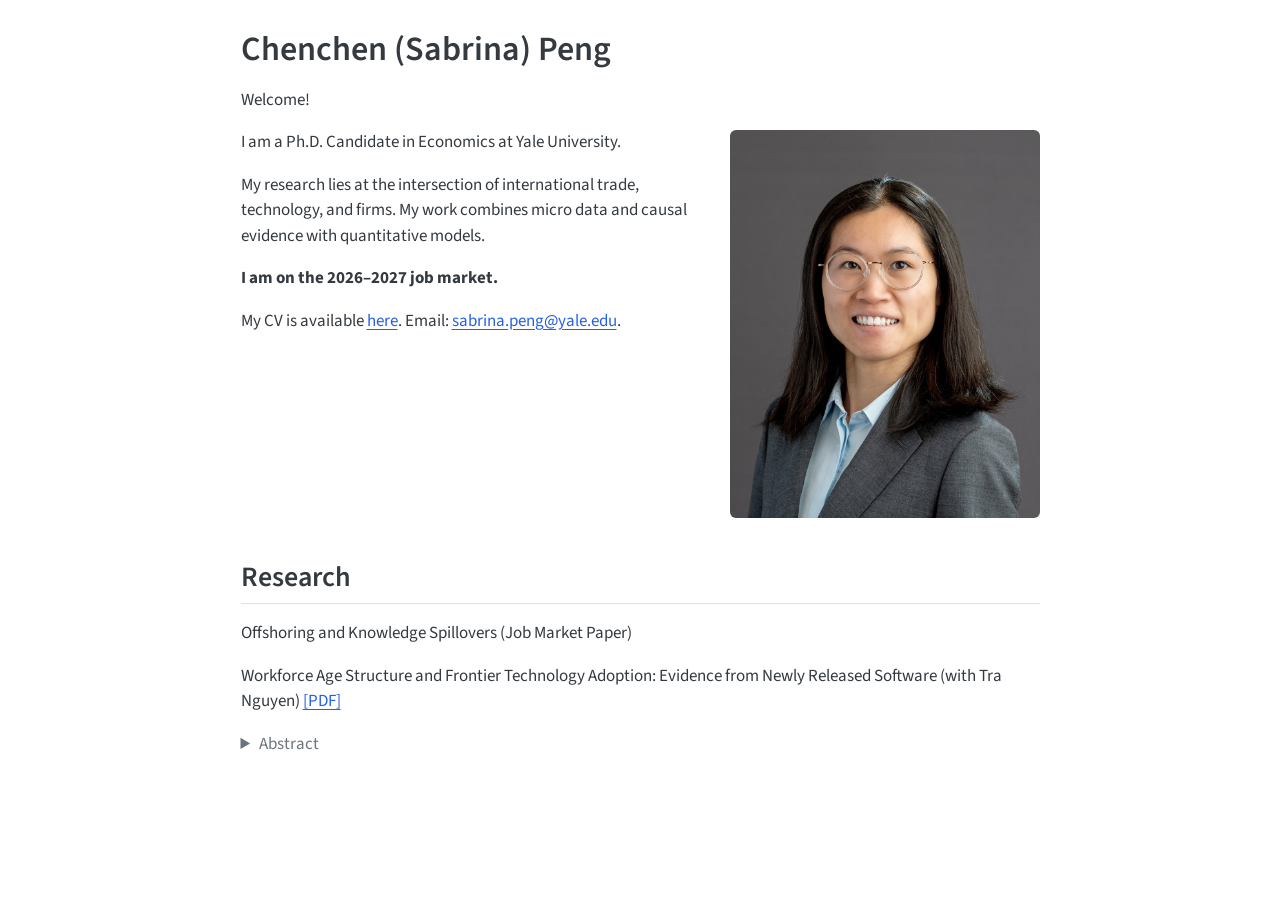
==== docs/index.html @ 9ed531fd "Refine research introduction and job market punctuation" ====
<!DOCTYPE html>
<html xmlns="http://www.w3.org/1999/xhtml" lang="en" xml:lang="en"><head>

<meta charset="utf-8">
<meta name="generator" content="quarto-1.9.38">
<meta name="google-site-verification" content="90nrQmN2CNm43EKmVQpjNhjmQzJMX3xhDnBd3igNOPQ">

<meta name="viewport" content="width=device-width, initial-scale=1.0, user-scalable=yes">


<title>Chenchen (Sabrina) Peng</title>
<meta name="description" content="Chenchen (Sabrina) Peng is a Ph.D. candidate in Economics at Yale University researching international trade, technology, and firms.">
<link rel="canonical" href="https://sabrinacpeng.github.io/">
<style>
/* Default styles provided by pandoc.
** See https://pandoc.org/MANUAL.html#variables-for-html for config info.
*/
code{white-space: pre-wrap;}
span.smallcaps{font-variant: small-caps;}
div.columns{display: flex; gap: min(4vw, 1.5em);}
div.column{flex: auto; overflow-x: auto;}
div.hanging-indent{margin-left: 1.5em; text-indent: -1.5em;}
ul.task-list{list-style: none;}
ul.task-list li input[type="checkbox"] {
  width: 0.8em;
  margin: 0 0.8em 0.2em -1em; /* quarto-specific, see https://github.com/quarto-dev/quarto-cli/issues/4556 */ 
  vertical-align: middle;
}
</style>


<script src="site_libs/quarto-nav/quarto-nav.js"></script>
<script src="site_libs/clipboard/clipboard.min.js"></script>
<script src="site_libs/quarto-search/autocomplete.umd.js"></script>
<script src="site_libs/quarto-search/fuse.min.js"></script>
<script src="site_libs/quarto-search/quarto-search.js"></script>
<meta name="quarto:offset" content="./">
<script src="site_libs/quarto-html/quarto.js" type="module"></script>
<script src="site_libs/quarto-html/tabsets/tabsets.js" type="module"></script>
<script src="site_libs/quarto-html/popper.min.js"></script>
<script src="site_libs/quarto-html/tippy.umd.min.js"></script>
<script src="site_libs/quarto-html/anchor.min.js"></script>
<link href="site_libs/quarto-html/tippy.css" rel="stylesheet">
<link href="site_libs/quarto-html/quarto-syntax-highlighting-15634bcf2e68342d4ad2dfa704d543f6.css" rel="stylesheet" id="quarto-text-highlighting-styles">
<script src="site_libs/bootstrap/bootstrap.min.js"></script>
<link href="site_libs/bootstrap/bootstrap-icons.css" rel="stylesheet">
<link href="site_libs/bootstrap/bootstrap-158031087360bce0ff56dc785ce39e06.min.css" rel="stylesheet" append-hash="true" id="quarto-bootstrap" data-mode="light">
<script id="quarto-search-options" type="application/json">{
  "location": "sidebar",
  "copy-button": false,
  "collapse-after": 3,
  "panel-placement": "start",
  "type": "textbox",
  "limit": 50,
  "keyboard-shortcut": [
    "f",
    "/",
    "s"
  ],
  "show-item-context": false,
  "language": {
    "search-no-results-text": "No results",
    "search-matching-documents-text": "matching documents",
    "search-copy-link-title": "Copy link to search",
    "search-hide-matches-text": "Hide additional matches",
    "search-more-match-text": "more match in this document",
    "search-more-matches-text": "more matches in this document",
    "search-clear-button-title": "Clear",
    "search-text-placeholder": "",
    "search-detached-cancel-button-title": "Cancel",
    "search-submit-button-title": "Submit",
    "search-label": "Search"
  }
}</script>


<link rel="stylesheet" href="styles.css?v=65f308e">
</head>

<body class="fullcontent quarto-light">

<div id="quarto-search-results"></div>
<!-- content -->
<div id="quarto-content" class="quarto-container page-columns page-rows-contents page-layout-article">
<!-- sidebar -->
<!-- margin-sidebar -->
    
<!-- main -->
<main class="content" id="quarto-document-content">

<header id="title-block-header" class="quarto-title-block default">
<div class="quarto-title">
<h1 class="title">Chenchen (Sabrina) Peng</h1>
</div>



<div class="quarto-title-meta">

    
  
    
  </div>
  


</header>


<p>Welcome!</p>
<div class="homepage-intro">
<div class="homepage-copy">
<p>I am a Ph.D.&nbsp;Candidate in Economics at Yale University.</p>
<p>My research lies at the intersection of international trade, technology, and firms. My work combines micro data and causal evidence with quantitative models.</p>
<p><strong>I am on the 2026–2027 job market.</strong></p>
<p>My CV is available <a href="cv.pdf">here</a>. Email: <a href="mailto:sabrina.peng@yale.edu">sabrina.peng@yale.edu</a>.</p>
</div>
<div class="homepage-photo">
<p><img src="images/profile.jpg" class="profile-photo" width="310" style="width: 310px; max-width: 100%;" alt="Chenchen (Sabrina) Peng"></p>
</div>
</div>
<section id="research" class="level2">
<h2 class="anchored" data-anchor-id="research">Research</h2>
<p>Offshoring and Knowledge Spillovers (Job Market Paper)</p>
<p>Workforce Age Structure and Frontier Technology Adoption: Evidence from Newly Released Software (with Tra Nguyen) <a href="https://tranguyenecon.com/assets/Nguyen_Peng_Workforce_Age_Technology_Adoption.pdf">[PDF]</a></p>
<details>
<summary>Abstract</summary>
<p>This paper provides causal evidence that aging slows technology adoption and sheds light on why. Using Lightcast job postings, we track local adoption of 15 software technologies following their releases, instrumenting local age composition with a Bartik-style measure based on historical age structure and national survival rates. Employers in older labor markets post increasingly fewer vacancies requiring the newest software: at year 4, a one-standard-deviation increase in the older-worker share reduces new-technology postings by about 15% of pre-release legacy postings share. The gap is also larger for more difficult technologies, which we measure using new LLM-based difficulty indices. We then develop a model to separate three potential channels through which aging affects technology adoption: shorter work horizon, legacy technology experience loss, and reduced learning efficiency. Removing experience loss reduces the age adoption gap by about 88%, more than removing differences in horizons or learning efficiency. The model also shows that policies affecting workforce age structure have different implications for adoption. Relative to replacement-level fertility with retirement at 70, and assuming zero net migration, a total fertility rate of 1.6 lowers aggregate adoption by 7.5%, whereas raising the retirement age to 75 has almost no effect.</p>
</details>


</section>

</main> <!-- /main -->
<script id="quarto-html-after-body" type="application/javascript">
  window.document.addEventListener("DOMContentLoaded", function (event) {
    const icon = "";
    const anchorJS = new window.AnchorJS();
    anchorJS.options = {
      placement: 'right',
      icon: icon
    };
    anchorJS.add('.anchored');
    const isCodeAnnotation = (el) => {
      for (const clz of el.classList) {
        if (clz.startsWith('code-annotation-')) {                     
          return true;
        }
      }
      return false;
    }
    const onCopySuccess = function(e) {
      // button target
      const button = e.trigger;
      // don't keep focus
      button.blur();
      // flash "checked"
      button.classList.add('code-copy-button-checked');
      var currentTitle = button.getAttribute("title");
      button.setAttribute("title", "Copied!");
      let tooltip;
      if (window.bootstrap) {
        button.setAttribute("data-bs-toggle", "tooltip");
        button.setAttribute("data-bs-placement", "left");
        button.setAttribute("data-bs-title", "Copied!");
        tooltip = new bootstrap.Tooltip(button, 
          { trigger: "manual", 
            customClass: "code-copy-button-tooltip",
            offset: [0, -8]});
        tooltip.show();    
      }
      setTimeout(function() {
        if (tooltip) {
          tooltip.hide();
          button.removeAttribute("data-bs-title");
          button.removeAttribute("data-bs-toggle");
          button.removeAttribute("data-bs-placement");
        }
        button.setAttribute("title", currentTitle);
        button.classList.remove('code-copy-button-checked');
      }, 1000);
      // clear code selection
      e.clearSelection();
    }
    const getTextToCopy = function(trigger) {
      const outerScaffold = trigger.parentElement.cloneNode(true);
      const codeEl = outerScaffold.querySelector('code');
      for (const childEl of codeEl.children) {
        if (isCodeAnnotation(childEl)) {
          childEl.remove();
        }
      }
      return codeEl.innerText;
    }
    const clipboard = new window.ClipboardJS('.code-copy-button:not([data-in-quarto-modal])', {
      text: getTextToCopy
    });
    clipboard.on('success', onCopySuccess);
    if (window.document.getElementById('quarto-embedded-source-code-modal')) {
      const clipboardModal = new window.ClipboardJS('.code-copy-button[data-in-quarto-modal]', {
        text: getTextToCopy,
        container: window.document.getElementById('quarto-embedded-source-code-modal')
      });
      clipboardModal.on('success', onCopySuccess);
    }
      var localhostRegex = new RegExp(/^(?:http|https):\/\/localhost\:?[0-9]*\//);
      var mailtoRegex = new RegExp(/^mailto:/);
        var filterRegex = new RegExp('/' + window.location.host + '/');
      var isInternal = (href) => {
          return filterRegex.test(href) || localhostRegex.test(href) || mailtoRegex.test(href);
      }
      // Inspect non-navigation links and adorn them if external
     var links = window.document.querySelectorAll('a[href]:not(.nav-link):not(.navbar-brand):not(.toc-action):not(.sidebar-link):not(.sidebar-item-toggle):not(.pagination-link):not(.no-external):not([aria-hidden]):not(.dropdown-item):not(.quarto-navigation-tool):not(.about-link)');
      for (var i=0; i<links.length; i++) {
        const link = links[i];
        if (!isInternal(link.href)) {
          // undo the damage that might have been done by quarto-nav.js in the case of
          // links that we want to consider external
          if (link.dataset.originalHref !== undefined) {
            link.href = link.dataset.originalHref;
          }
        }
      }
    function tippyHover(el, contentFn, onTriggerFn, onUntriggerFn) {
      const config = {
        allowHTML: true,
        maxWidth: 500,
        delay: 100,
        arrow: false,
        appendTo: function(el) {
            return el.parentElement;
        },
        interactive: true,
        interactiveBorder: 10,
        theme: 'quarto',
        placement: 'bottom-start',
      };
      if (contentFn) {
        config.content = contentFn;
      }
      if (onTriggerFn) {
        config.onTrigger = onTriggerFn;
      }
      if (onUntriggerFn) {
        config.onUntrigger = onUntriggerFn;
      }
      window.tippy(el, config); 
    }
    const noterefs = window.document.querySelectorAll('a[role="doc-noteref"]');
    for (var i=0; i<noterefs.length; i++) {
      const ref = noterefs[i];
      tippyHover(ref, function() {
        // use id or data attribute instead here
        let href = ref.getAttribute('data-footnote-href') || ref.getAttribute('href');
        try { href = new URL(href).hash; } catch {}
        const id = href.replace(/^#\/?/, "");
        const note = window.document.getElementById(id);
        if (note) {
          return note.innerHTML;
        } else {
          return "";
        }
      });
    }
    const xrefs = window.document.querySelectorAll('a.quarto-xref');
    const processXRef = (id, note) => {
      // Strip column container classes
      const stripColumnClz = (el) => {
        el.classList.remove("page-full", "page-columns");
        if (el.children) {
          for (const child of el.children) {
            stripColumnClz(child);
          }
        }
      }
      stripColumnClz(note)
      if (id === null || id.startsWith('sec-')) {
        // Special case sections, only their first couple elements
        const container = document.createElement("div");
        if (note.children && note.children.length > 2) {
          container.appendChild(note.children[0].cloneNode(true));
          for (let i = 1; i < note.children.length; i++) {
            const child = note.children[i];
            if (child.tagName === "P" && child.innerText === "") {
              continue;
            } else {
              container.appendChild(child.cloneNode(true));
              break;
            }
          }
          if (window.Quarto?.typesetMath) {
            window.Quarto.typesetMath(container);
          }
          return container.innerHTML
        } else {
          if (window.Quarto?.typesetMath) {
            window.Quarto.typesetMath(note);
          }
          return note.innerHTML;
        }
      } else {
        // Remove any anchor links if they are present
        const anchorLink = note.querySelector('a.anchorjs-link');
        if (anchorLink) {
          anchorLink.remove();
        }
        if (window.Quarto?.typesetMath) {
          window.Quarto.typesetMath(note);
        }
        if (note.classList.contains("callout")) {
          return note.outerHTML;
        } else {
          return note.innerHTML;
        }
      }
    }
    for (var i=0; i<xrefs.length; i++) {
      const xref = xrefs[i];
      tippyHover(xref, undefined, function(instance) {
        instance.disable();
        let url = xref.getAttribute('href');
        let hash = undefined; 
        if (url.startsWith('#')) {
          hash = url;
        } else {
          try { hash = new URL(url).hash; } catch {}
        }
        if (hash) {
          const id = hash.replace(/^#\/?/, "");
          const note = window.document.getElementById(id);
          if (note !== null) {
            try {
              const html = processXRef(id, note.cloneNode(true));
              instance.setContent(html);
            } finally {
              instance.enable();
              instance.show();
            }
          } else {
            // See if we can fetch this
            fetch(url.split('#')[0])
            .then(res => res.text())
            .then(html => {
              const parser = new DOMParser();
              const htmlDoc = parser.parseFromString(html, "text/html");
              const note = htmlDoc.getElementById(id);
              if (note !== null) {
                const html = processXRef(id, note);
                instance.setContent(html);
              } 
            }).finally(() => {
              instance.enable();
              instance.show();
            });
          }
        } else {
          // See if we can fetch a full url (with no hash to target)
          // This is a special case and we should probably do some content thinning / targeting
          fetch(url)
          .then(res => res.text())
          .then(html => {
            const parser = new DOMParser();
            const htmlDoc = parser.parseFromString(html, "text/html");
            const note = htmlDoc.querySelector('main.content');
            if (note !== null) {
              // This should only happen for chapter cross references
              // (since there is no id in the URL)
              // remove the first header
              if (note.children.length > 0 && note.children[0].tagName === "HEADER") {
                note.children[0].remove();
              }
              const html = processXRef(null, note);
              instance.setContent(html);
            } 
          }).finally(() => {
            instance.enable();
            instance.show();
          });
        }
      }, function(instance) {
      });
    }
        let selectedAnnoteEl;
        const selectorForAnnotation = ( cell, annotation) => {
          let cellAttr = 'data-code-cell="' + cell + '"';
          let lineAttr = 'data-code-annotation="' +  annotation + '"';
          const selector = 'span[' + cellAttr + '][' + lineAttr + ']';
          return selector;
        }
        const selectCodeLines = (annoteEl) => {
          const doc = window.document;
          const targetCell = annoteEl.getAttribute("data-target-cell");
          const targetAnnotation = annoteEl.getAttribute("data-target-annotation");
          const annoteSpan = window.document.querySelector(selectorForAnnotation(targetCell, targetAnnotation));
          const lines = annoteSpan.getAttribute("data-code-lines").split(",");
          const lineIds = lines.map((line) => {
            return targetCell + "-" + line;
          })
          let top = null;
          let height = null;
          let parent = null;
          if (lineIds.length > 0) {
              //compute the position of the single el (top and bottom and make a div)
              const el = window.document.getElementById(lineIds[0]);
              top = el.offsetTop;
              height = el.offsetHeight;
              parent = el.parentElement.parentElement;
            if (lineIds.length > 1) {
              const lastEl = window.document.getElementById(lineIds[lineIds.length - 1]);
              const bottom = lastEl.offsetTop + lastEl.offsetHeight;
              height = bottom - top;
            }
            if (top !== null && height !== null && parent !== null) {
              // cook up a div (if necessary) and position it 
              let div = window.document.getElementById("code-annotation-line-highlight");
              if (div === null) {
                div = window.document.createElement("div");
                div.setAttribute("id", "code-annotation-line-highlight");
                div.style.position = 'absolute';
                parent.appendChild(div);
              }
              div.style.top = top - 2 + "px";
              div.style.height = height + 4 + "px";
              div.style.left = 0;
              let gutterDiv = window.document.getElementById("code-annotation-line-highlight-gutter");
              if (gutterDiv === null) {
                gutterDiv = window.document.createElement("div");
                gutterDiv.setAttribute("id", "code-annotation-line-highlight-gutter");
                gutterDiv.style.position = 'absolute';
                const codeCell = window.document.getElementById(targetCell);
                const gutter = codeCell.querySelector('.code-annotation-gutter');
                gutter.appendChild(gutterDiv);
              }
              gutterDiv.style.top = top - 2 + "px";
              gutterDiv.style.height = height + 4 + "px";
            }
            selectedAnnoteEl = annoteEl;
          }
        };
        const unselectCodeLines = () => {
          const elementsIds = ["code-annotation-line-highlight", "code-annotation-line-highlight-gutter"];
          elementsIds.forEach((elId) => {
            const div = window.document.getElementById(elId);
            if (div) {
              div.remove();
            }
          });
          selectedAnnoteEl = undefined;
        };
          // Handle positioning of the toggle
      window.addEventListener(
        "resize",
        throttle(() => {
          elRect = undefined;
          if (selectedAnnoteEl) {
            selectCodeLines(selectedAnnoteEl);
          }
        }, 10)
      );
      function throttle(fn, ms) {
      let throttle = false;
      let timer;
        return (...args) => {
          if(!throttle) { // first call gets through
              fn.apply(this, args);
              throttle = true;
          } else { // all the others get throttled
              if(timer) clearTimeout(timer); // cancel #2
              timer = setTimeout(() => {
                fn.apply(this, args);
                timer = throttle = false;
              }, ms);
          }
        };
      }
        // Attach click handler to the DT
        const annoteDls = window.document.querySelectorAll('dt[data-target-cell]');
        for (const annoteDlNode of annoteDls) {
          annoteDlNode.addEventListener('click', (event) => {
            const clickedEl = event.target;
            if (clickedEl !== selectedAnnoteEl) {
              unselectCodeLines();
              const activeEl = window.document.querySelector('dt[data-target-cell].code-annotation-active');
              if (activeEl) {
                activeEl.classList.remove('code-annotation-active');
              }
              selectCodeLines(clickedEl);
              clickedEl.classList.add('code-annotation-active');
            } else {
              // Unselect the line
              unselectCodeLines();
              clickedEl.classList.remove('code-annotation-active');
            }
          });
        }
    const findCites = (el) => {
      const parentEl = el.parentElement;
      if (parentEl) {
        const cites = parentEl.dataset.cites;
        if (cites) {
          return {
            el,
            cites: cites.split(' ')
          };
        } else {
          return findCites(el.parentElement)
        }
      } else {
        return undefined;
      }
    };
    var bibliorefs = window.document.querySelectorAll('a[role="doc-biblioref"]');
    for (var i=0; i<bibliorefs.length; i++) {
      const ref = bibliorefs[i];
      const citeInfo = findCites(ref);
      if (citeInfo) {
        tippyHover(citeInfo.el, function() {
          var popup = window.document.createElement('div');
          citeInfo.cites.forEach(function(cite) {
            var citeDiv = window.document.createElement('div');
            citeDiv.classList.add('hanging-indent');
            citeDiv.classList.add('csl-entry');
            var biblioDiv = window.document.getElementById('ref-' + cite);
            if (biblioDiv) {
              citeDiv.innerHTML = biblioDiv.innerHTML;
            }
            popup.appendChild(citeDiv);
          });
          return popup.innerHTML;
        });
      }
    }
  });
  </script>
</div> <!-- /content -->




</body></html>
---- docs/site_libs/quarto-html/tippy.css ----
.tippy-box[data-animation=fade][data-state=hidden]{opacity:0}[data-tippy-root]{max-width:calc(100vw - 10px)}.tippy-box{position:relative;background-color:#333;color:#fff;border-radius:4px;font-size:14px;line-height:1.4;white-space:normal;outline:0;transition-property:transform,visibility,opacity}.tippy-box[data-placement^=top]>.tippy-arrow{bottom:0}.tippy-box[data-placement^=top]>.tippy-arrow:before{bottom:-7px;left:0;border-width:8px 8px 0;border-top-color:initial;transform-origin:center top}.tippy-box[data-placement^=bottom]>.tippy-arrow{top:0}.tippy-box[data-placement^=bottom]>.tippy-arrow:before{top:-7px;left:0;border-width:0 8px 8px;border-bottom-color:initial;transform-origin:center bottom}.tippy-box[data-placement^=left]>.tippy-arrow{right:0}.tippy-box[data-placement^=left]>.tippy-arrow:before{border-width:8px 0 8px 8px;border-left-color:initial;right:-7px;transform-origin:center left}.tippy-box[data-placement^=right]>.tippy-arrow{left:0}.tippy-box[data-placement^=right]>.tippy-arrow:before{left:-7px;border-width:8px 8px 8px 0;border-right-color:initial;transform-origin:center right}.tippy-box[data-inertia][data-state=visible]{transition-timing-function:cubic-bezier(.54,1.5,.38,1.11)}.tippy-arrow{width:16px;height:16px;color:#333}.tippy-arrow:before{content:"";position:absolute;border-color:transparent;border-style:solid}.tippy-content{position:relative;padding:5px 9px;z-index:1}
---- docs/site_libs/quarto-html/quarto-syntax-highlighting-15634bcf2e68342d4ad2dfa704d543f6.css ----
/* quarto syntax highlight colors */
:root {
  --quarto-hl-ot-color: #003B4F;
  --quarto-hl-at-color: #657422;
  --quarto-hl-ss-color: #20794D;
  --quarto-hl-an-color: #5E5E5E;
  --quarto-hl-fu-color: #4758AB;
  --quarto-hl-st-color: #20794D;
  --quarto-hl-cf-color: #003B4F;
  --quarto-hl-op-color: #5E5E5E;
  --quarto-hl-er-color: #AD0000;
  --quarto-hl-bn-color: #AD0000;
  --quarto-hl-al-color: #AD0000;
  --quarto-hl-va-color: #111111;
  --quarto-hl-bu-color: inherit;
  --quarto-hl-ex-color: inherit;
  --quarto-hl-pp-color: #AD0000;
  --quarto-hl-in-color: #5E5E5E;
  --quarto-hl-vs-color: #20794D;
  --quarto-hl-wa-color: #5E5E5E;
  --quarto-hl-do-color: #5E5E5E;
  --quarto-hl-im-color: #00769E;
  --quarto-hl-ch-color: #20794D;
  --quarto-hl-dt-color: #AD0000;
  --quarto-hl-fl-color: #AD0000;
  --quarto-hl-co-color: #5E5E5E;
  --quarto-hl-cv-color: #5E5E5E;
  --quarto-hl-cn-color: #8f5902;
  --quarto-hl-sc-color: #5E5E5E;
  --quarto-hl-dv-color: #AD0000;
  --quarto-hl-kw-color: #003B4F;
}

/* other quarto variables */
:root {
  --quarto-font-monospace: SFMono-Regular, Menlo, Monaco, Consolas, "Liberation Mono", "Courier New", monospace;
}

/* syntax highlight based on Pandoc's rules */
pre > code.sourceCode > span {
  color: #003B4F;
}

code.sourceCode > span {
  color: #003B4F;
}

div.sourceCode,
div.sourceCode pre.sourceCode {
  color: #003B4F;
}

/* Normal */
code span {
  color: #003B4F;
}

/* Alert */
code span.al {
  color: #AD0000;
  font-style: inherit;
}

/* Annotation */
code span.an {
  color: #5E5E5E;
  font-style: inherit;
}

/* Attribute */
code span.at {
  color: #657422;
  font-style: inherit;
}

/* BaseN */
code span.bn {
  color: #AD0000;
  font-style: inherit;
}

/* BuiltIn */
code span.bu {
  font-style: inherit;
}

/* ControlFlow */
code span.cf {
  color: #003B4F;
  font-weight: bold;
  font-style: inherit;
}

/* Char */
code span.ch {
  color: #20794D;
  font-style: inherit;
}

/* Constant */
code span.cn {
  color: #8f5902;
  font-style: inherit;
}

/* Comment */
code span.co {
  color: #5E5E5E;
  font-style: inherit;
}

/* CommentVar */
code span.cv {
  color: #5E5E5E;
  font-style: italic;
}

/* Documentation */
code span.do {
  color: #5E5E5E;
  font-style: italic;
}

/* DataType */
code span.dt {
  color: #AD0000;
  font-style: inherit;
}

/* DecVal */
code span.dv {
  color: #AD0000;
  font-style: inherit;
}

/* Error */
code span.er {
  color: #AD0000;
  font-style: inherit;
}

/* Extension */
code span.ex {
  font-style: inherit;
}

/* Float */
code span.fl {
  color: #AD0000;
  font-style: inherit;
}

/* Function */
code span.fu {
  color: #4758AB;
  font-style: inherit;
}

/* Import */
code span.im {
  color: #00769E;
  font-style: inherit;
}

/* Information */
code span.in {
  color: #5E5E5E;
  font-style: inherit;
}

/* Keyword */
code span.kw {
  color: #003B4F;
  font-weight: bold;
  font-style: inherit;
}

/* Operator */
code span.op {
  color: #5E5E5E;
  font-style: inherit;
}

/* Other */
code span.ot {
  color: #003B4F;
  font-style: inherit;
}

/* Preprocessor */
code span.pp {
  color: #AD0000;
  font-style: inherit;
}

/* SpecialChar */
code span.sc {
  color: #5E5E5E;
  font-style: inherit;
}

/* SpecialString */
code span.ss {
  color: #20794D;
  font-style: inherit;
}

/* String */
code span.st {
  color: #20794D;
  font-style: inherit;
}

/* Variable */
code span.va {
  color: #111111;
  font-style: inherit;
}

/* VerbatimString */
code span.vs {
  color: #20794D;
  font-style: inherit;
}

/* Warning */
code span.wa {
  color: #5E5E5E;
  font-style: italic;
}

.prevent-inlining {
  content: "</";
}

/*# sourceMappingURL=f23921c56f73e400b49028c9186a1aa0.css.map */
---- docs/styles.css ----
/* css styles */

main.content {
  max-width: 880px;
}

.quarto-title-block {
  margin-bottom: 0.5rem;
}

.homepage-intro {
  display: grid;
  grid-template-columns: minmax(0, 1fr) 310px;
  gap: 1.5rem;
  align-items: start;
  margin-top: 0.5rem;
  margin-bottom: 1.5rem;
}

.homepage-copy > :first-child {
  margin-top: 0;
}

.homepage-photo {
  justify-self: end;
}

.profile-photo {
  display: block;
  width: 310px;
  max-width: 100%;
  aspect-ratio: 4 / 5;
  object-fit: cover;
  border-radius: 6px;
}

@media (max-width: 700px) {
  .homepage-intro {
    grid-template-columns: 1fr;
  }

  .homepage-photo {
    justify-self: start;
  }
}
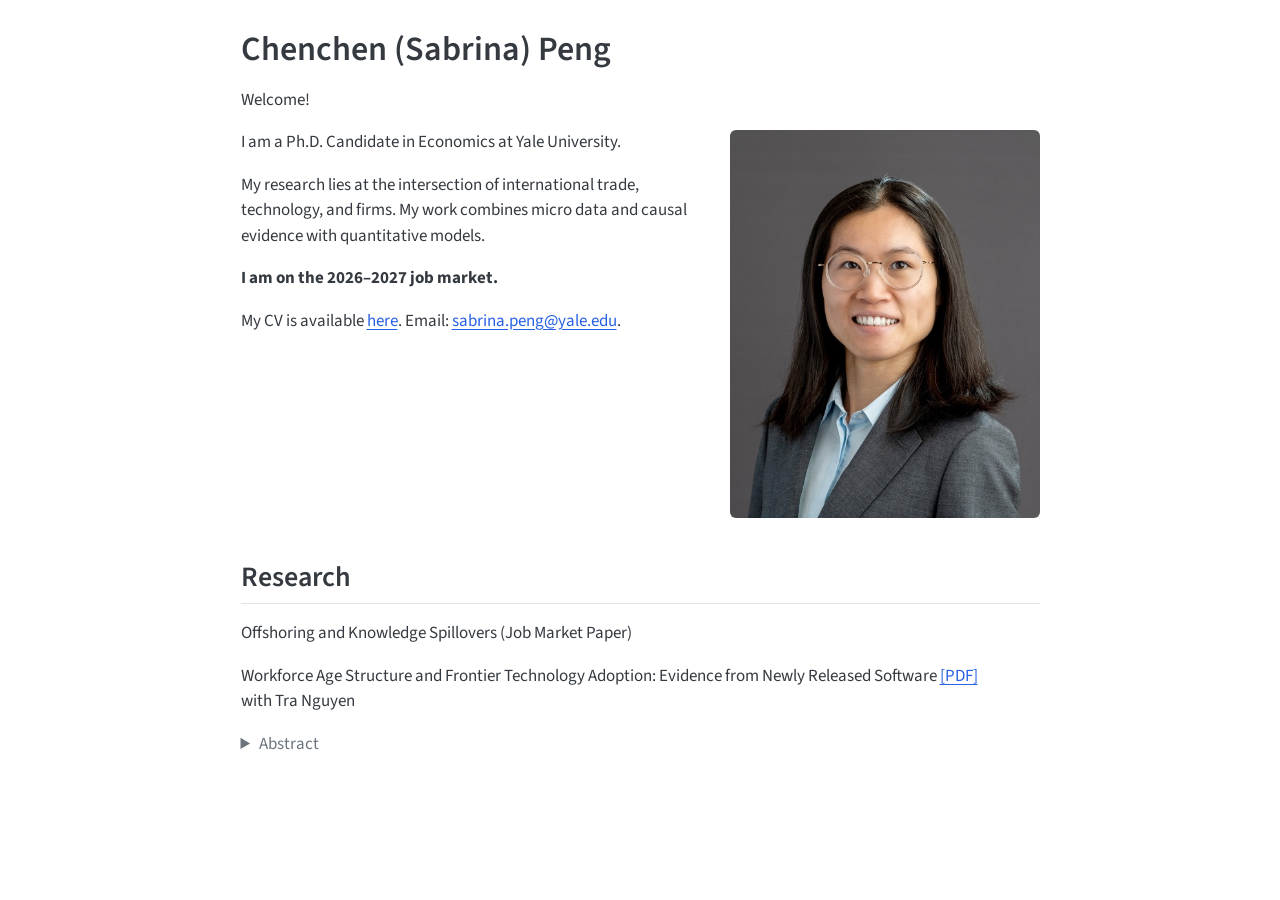
==== commit c7ad00b8: "Move joint paper coauthor to a separate line" ====
--- a/docs/index.html
+++ b/docs/index.html
@@ -122,7 +122,8 @@
 <section id="research" class="level2">
 <h2 class="anchored" data-anchor-id="research">Research</h2>
 <p>Offshoring and Knowledge Spillovers (Job Market Paper)</p>
-<p>Workforce Age Structure and Frontier Technology Adoption: Evidence from Newly Released Software (with Tra Nguyen) <a href="https://tranguyenecon.com/assets/Nguyen_Peng_Workforce_Age_Technology_Adoption.pdf">[PDF]</a></p>
+<p>Workforce Age Structure and Frontier Technology Adoption: Evidence from Newly Released Software <a href="https://tranguyenecon.com/assets/Nguyen_Peng_Workforce_Age_Technology_Adoption.pdf">[PDF]</a><br>
+with Tra Nguyen</p>
 <details>
 <summary>Abstract</summary>
 <p>This paper provides causal evidence that aging slows technology adoption and sheds light on why. Using Lightcast job postings, we track local adoption of 15 software technologies following their releases, instrumenting local age composition with a Bartik-style measure based on historical age structure and national survival rates. Employers in older labor markets post increasingly fewer vacancies requiring the newest software: at year 4, a one-standard-deviation increase in the older-worker share reduces new-technology postings by about 15% of pre-release legacy postings share. The gap is also larger for more difficult technologies, which we measure using new LLM-based difficulty indices. We then develop a model to separate three potential channels through which aging affects technology adoption: shorter work horizon, legacy technology experience loss, and reduced learning efficiency. Removing experience loss reduces the age adoption gap by about 88%, more than removing differences in horizons or learning efficiency. The model also shows that policies affecting workforce age structure have different implications for adoption. Relative to replacement-level fertility with retirement at 70, and assuming zero net migration, a total fertility rate of 1.6 lowers aggregate adoption by 7.5%, whereas raising the retirement age to 75 has almost no effect.</p>
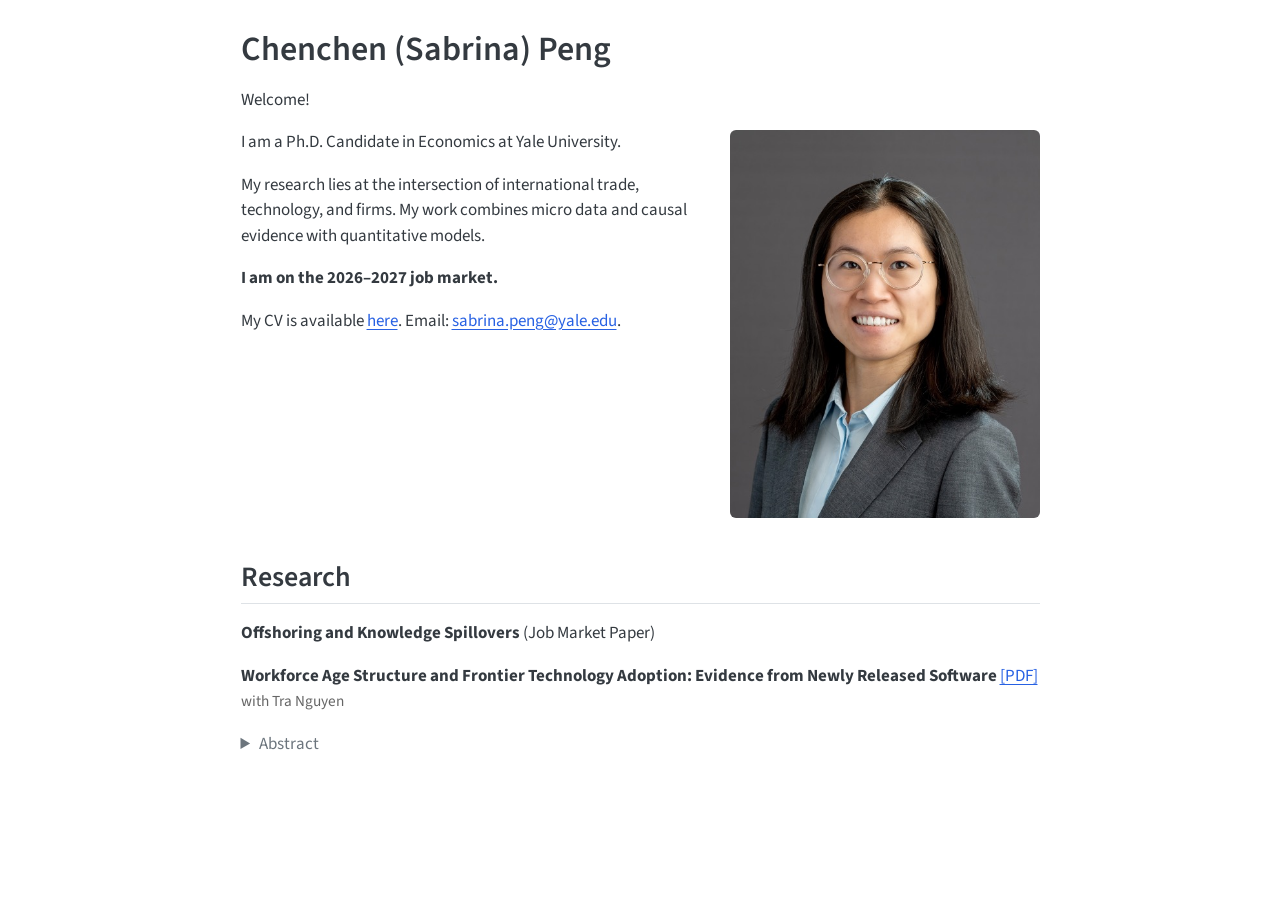
==== commit 81cb1c69: "Emphasize paper titles and soften coauthor styling" ====
--- a/docs/index.html
+++ b/docs/index.html
@@ -121,9 +121,9 @@
 </div>
 <section id="research" class="level2">
 <h2 class="anchored" data-anchor-id="research">Research</h2>
-<p>Offshoring and Knowledge Spillovers (Job Market Paper)</p>
-<p>Workforce Age Structure and Frontier Technology Adoption: Evidence from Newly Released Software <a href="https://tranguyenecon.com/assets/Nguyen_Peng_Workforce_Age_Technology_Adoption.pdf">[PDF]</a><br>
-with Tra Nguyen</p>
+<p><strong>Offshoring and Knowledge Spillovers</strong> (Job Market Paper)</p>
+<p><strong>Workforce Age Structure and Frontier Technology Adoption: Evidence from Newly Released Software</strong> <a href="https://tranguyenecon.com/assets/Nguyen_Peng_Workforce_Age_Technology_Adoption.pdf">[PDF]</a><br>
+<span class="paper-coauthors">with Tra Nguyen</span></p>
 <details>
 <summary>Abstract</summary>
 <p>This paper provides causal evidence that aging slows technology adoption and sheds light on why. Using Lightcast job postings, we track local adoption of 15 software technologies following their releases, instrumenting local age composition with a Bartik-style measure based on historical age structure and national survival rates. Employers in older labor markets post increasingly fewer vacancies requiring the newest software: at year 4, a one-standard-deviation increase in the older-worker share reduces new-technology postings by about 15% of pre-release legacy postings share. The gap is also larger for more difficult technologies, which we measure using new LLM-based difficulty indices. We then develop a model to separate three potential channels through which aging affects technology adoption: shorter work horizon, legacy technology experience loss, and reduced learning efficiency. Removing experience loss reduces the age adoption gap by about 88%, more than removing differences in horizons or learning efficiency. The model also shows that policies affecting workforce age structure have different implications for adoption. Relative to replacement-level fertility with retirement at 70, and assuming zero net migration, a total fertility rate of 1.6 lowers aggregate adoption by 7.5%, whereas raising the retirement age to 75 has almost no effect.</p>
--- a/docs/styles.css
+++ b/docs/styles.css
@@ -43,3 +43,9 @@
     justify-self: start;
   }
 }
+
+.paper-coauthors {
+  font-size: 0.9em;
+  font-weight: 400;
+  color: #666;
+}
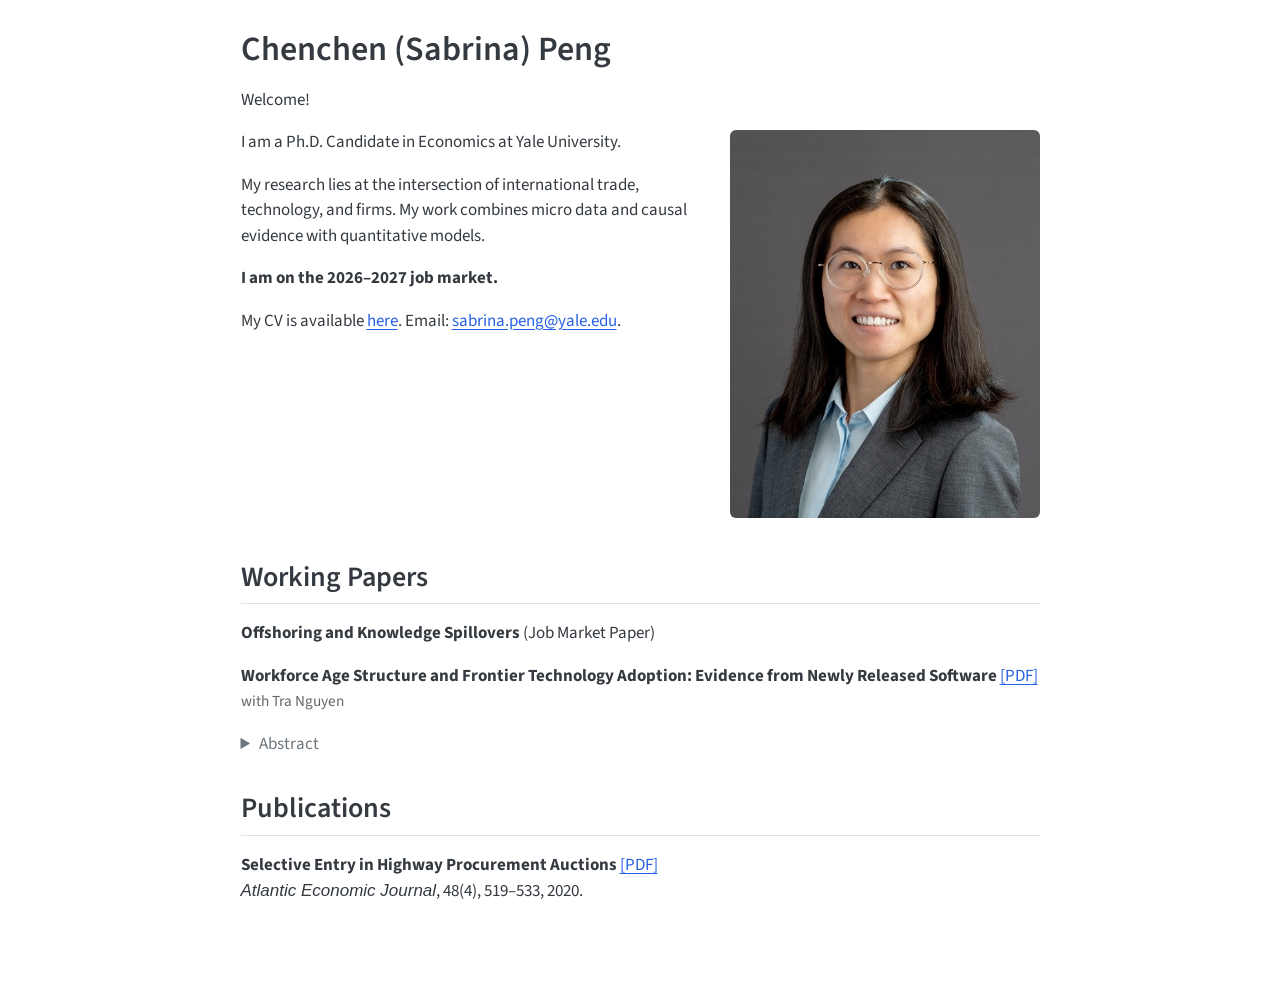
==== commit c68a8440: "Separate working papers and publications" ====
--- a/docs/index.html
+++ b/docs/index.html
@@ -120,7 +120,7 @@
 </div>
 </div>
 <section id="research" class="level2">
-<h2 class="anchored" data-anchor-id="research">Research</h2>
+<h2 class="anchored" data-anchor-id="research">Working Papers</h2>
 <p><strong>Offshoring and Knowledge Spillovers</strong> (Job Market Paper)</p>
 <p><strong>Workforce Age Structure and Frontier Technology Adoption: Evidence from Newly Released Software</strong> <a href="https://tranguyenecon.com/assets/Nguyen_Peng_Workforce_Age_Technology_Adoption.pdf">[PDF]</a><br>
 <span class="paper-coauthors">with Tra Nguyen</span></p>
@@ -130,6 +130,11 @@
 </details>
 
 
+</section>
+<section id="publications" class="level2">
+<h2 class="anchored" data-anchor-id="publications">Publications</h2>
+<p><strong>Selective Entry in Highway Procurement Auctions</strong> <a href="https://economics.virginia.edu/sites/economics.as.virginia.edu/files/inline-files/Peng-2020-Atlantic_Economic_Journal.pdf">[PDF]</a><br>
+<em>Atlantic Economic Journal</em>, 48(4), 519–533, 2020.</p>
 </section>
 
 </main> <!-- /main -->
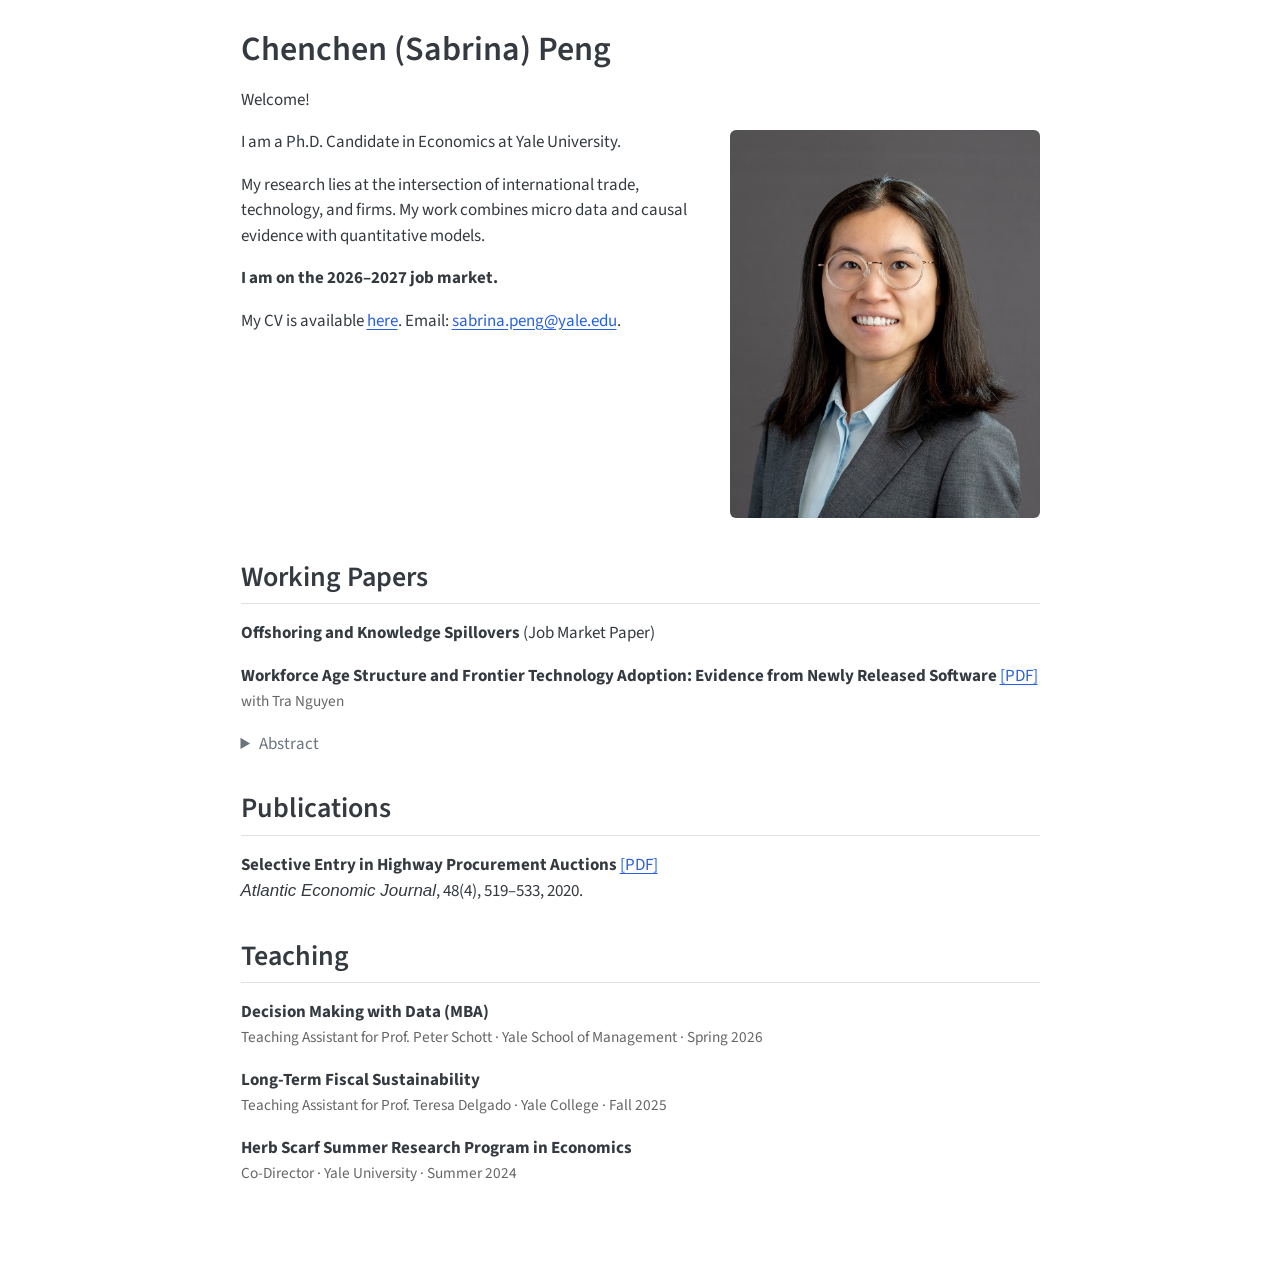
==== commit 8add2c91: "Add teaching experience to homepage" ====
--- a/docs/index.html
+++ b/docs/index.html
@@ -137,6 +137,16 @@
 <em>Atlantic Economic Journal</em>, 48(4), 519–533, 2020.</p>
 </section>
 
+<section id="teaching" class="level2">
+<h2 class="anchored" data-anchor-id="teaching">Teaching</h2>
+<p><strong>Decision Making with Data (MBA)</strong><br>
+<span class="teaching-details">Teaching Assistant for Prof. Peter Schott · Yale School of Management · Spring 2026</span></p>
+<p><strong>Long-Term Fiscal Sustainability</strong><br>
+<span class="teaching-details">Teaching Assistant for Prof. Teresa Delgado · Yale College · Fall 2025</span></p>
+<p><strong>Herb Scarf Summer Research Program in Economics</strong><br>
+<span class="teaching-details">Co-Director · Yale University · Summer 2024</span></p>
+</section>
+
 </main> <!-- /main -->
 <script id="quarto-html-after-body" type="application/javascript">
   window.document.addEventListener("DOMContentLoaded", function (event) {
--- a/docs/styles.css
+++ b/docs/styles.css
@@ -44,7 +44,8 @@
   }
 }
 
-.paper-coauthors {
+.paper-coauthors,
+.teaching-details {
   font-size: 0.9em;
   font-weight: 400;
   color: #666;
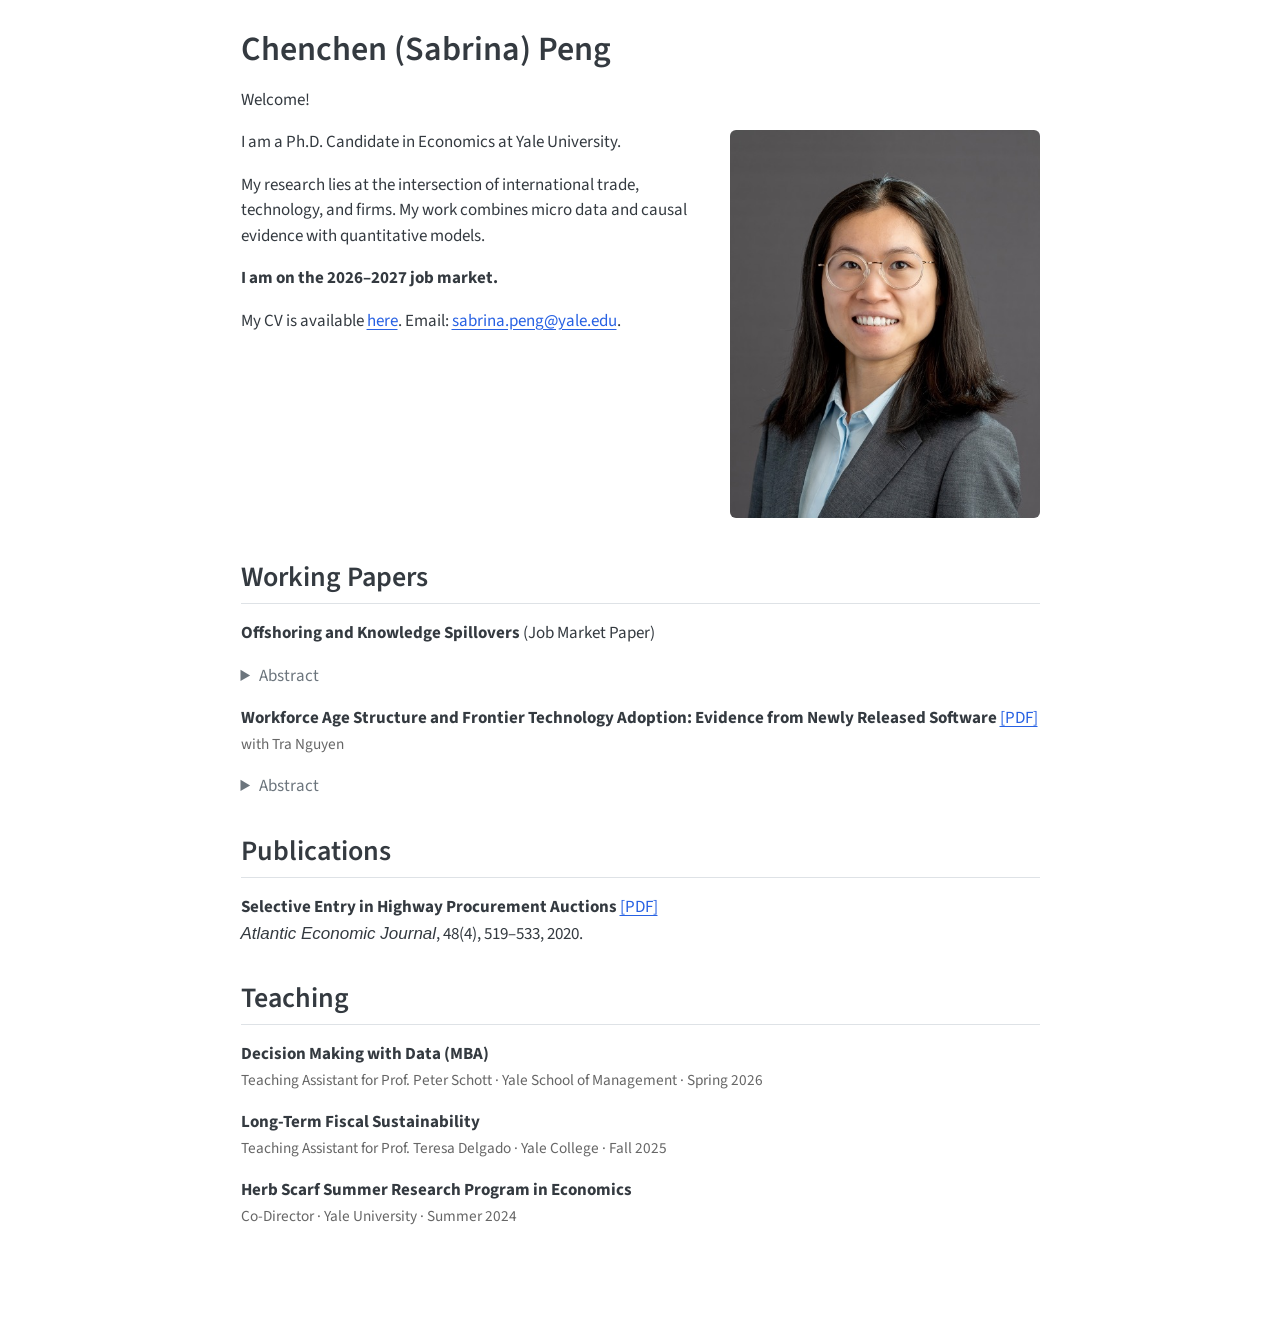
==== commit 590220f4: "Add job market paper abstract" ====
--- a/docs/index.html
+++ b/docs/index.html
@@ -122,6 +122,11 @@
 <section id="research" class="level2">
 <h2 class="anchored" data-anchor-id="research">Working Papers</h2>
 <p><strong>Offshoring and Knowledge Spillovers</strong> (Job Market Paper)</p>
+
+<details class="mb-3">
+<summary>Abstract</summary>
+<p>When U.S. manufacturers offshore to China, their affiliates and suppliers obtain the knowledge required to produce the goods. Did that knowledge then diffuse to nearby producers, strengthening the Chinese companies that export to the United States? Linking firm-level production records to transaction-level imports data from the U.S. Census Bureau, I measure offshoring by all 1997 U.S. manufacturers and estimate the knowledge spillovers from offshoring. A staggered difference-in-differences design shows that exports to the U.S. by Chinese producers that never receive offshoring orders rise 16 percent two to five years after the first offshoring order in their city and industry, relative to city–industries not yet reached by offshoring. In a trade model with knowledge diffusion, offshoring firms do not internalize that these spillovers lower U.S. aggregate price index but erode other U.S. firms' profits; whether they offshore too much or too little is theoretically ambiguous. A per-firm tax or subsidy on offshoring, scaled to the size of the spillovers, corrects the externality, while protection of trade secrets removes the externality without changing the level of offshoring.</p>
+</details>
 <p><strong>Workforce Age Structure and Frontier Technology Adoption: Evidence from Newly Released Software</strong> <a href="https://tranguyenecon.com/assets/Nguyen_Peng_Workforce_Age_Technology_Adoption.pdf">[PDF]</a><br>
 <span class="paper-coauthors">with Tra Nguyen</span></p>
 <details>
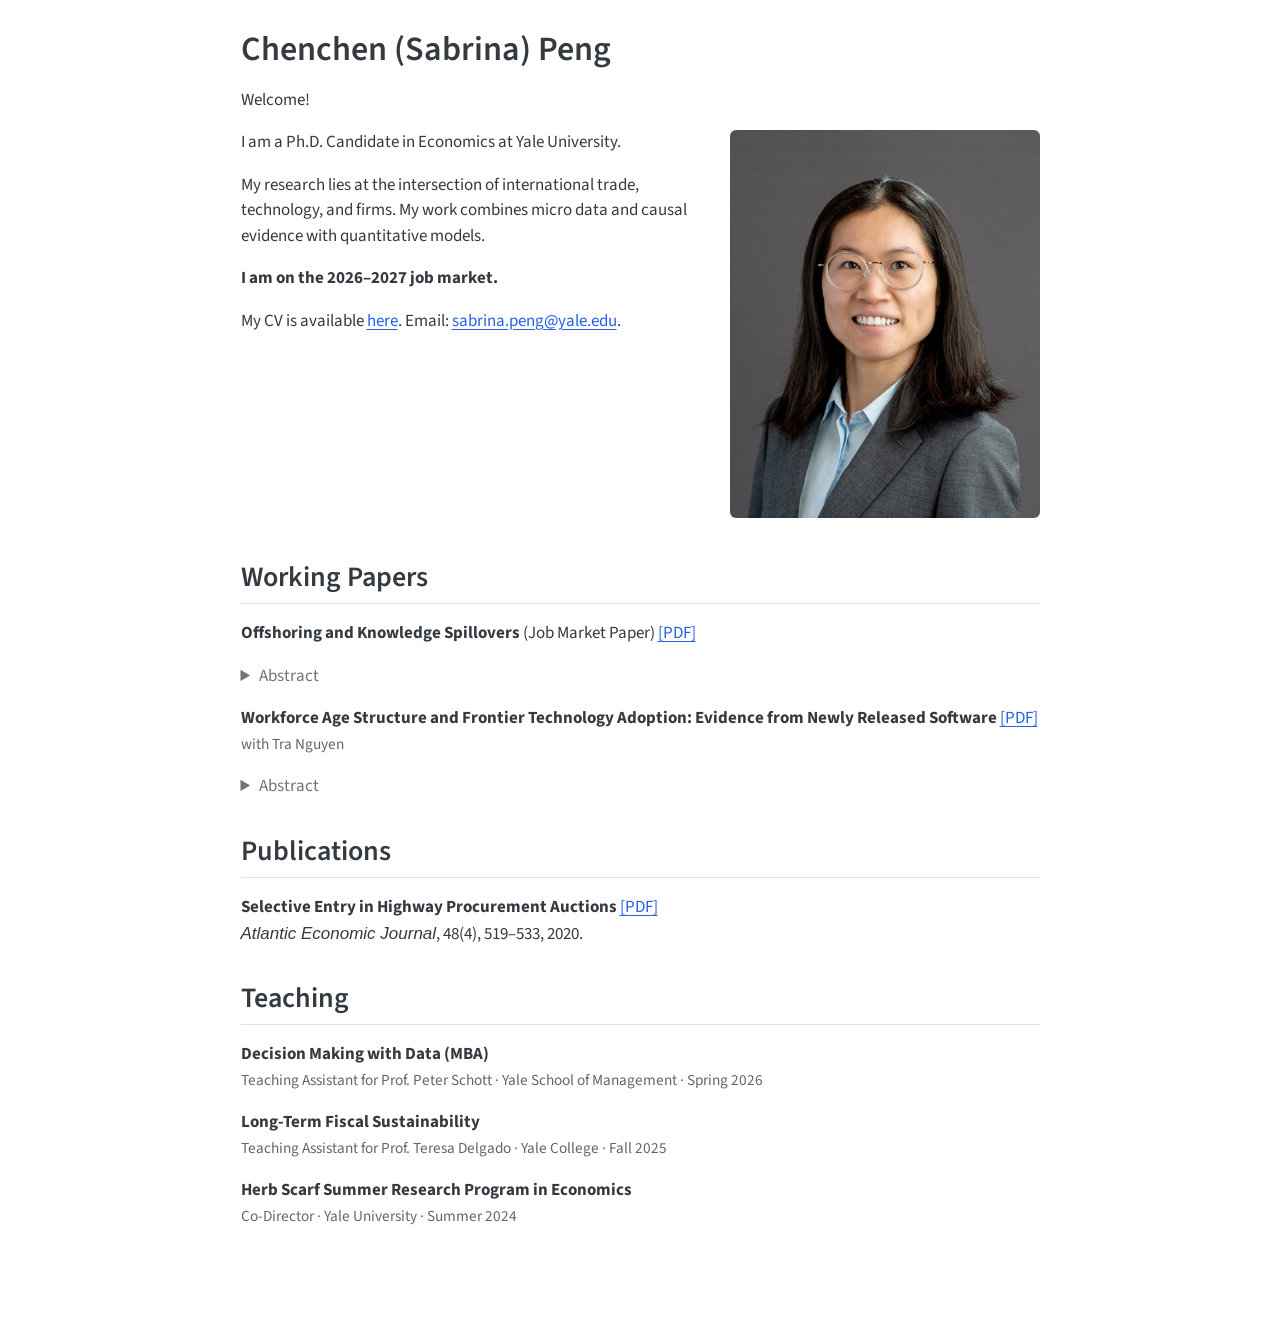
==== commit c5182260: "Link job market paper PDF" ====
--- a/docs/index.html
+++ b/docs/index.html
@@ -121,7 +121,7 @@
 </div>
 <section id="research" class="level2">
 <h2 class="anchored" data-anchor-id="research">Working Papers</h2>
-<p><strong>Offshoring and Knowledge Spillovers</strong> (Job Market Paper)</p>
+<p><strong>Offshoring and Knowledge Spillovers</strong> (Job Market Paper) <a href="https://www.dropbox.com/scl/fi/qfu2msy99e51ns31c9xfm/Peng_jmp.pdf?rlkey=zm5peeiwawalgh64phpprgxb3&amp;raw=1">[PDF]</a></p>
 
 <details class="mb-3">
 <summary>Abstract</summary>
